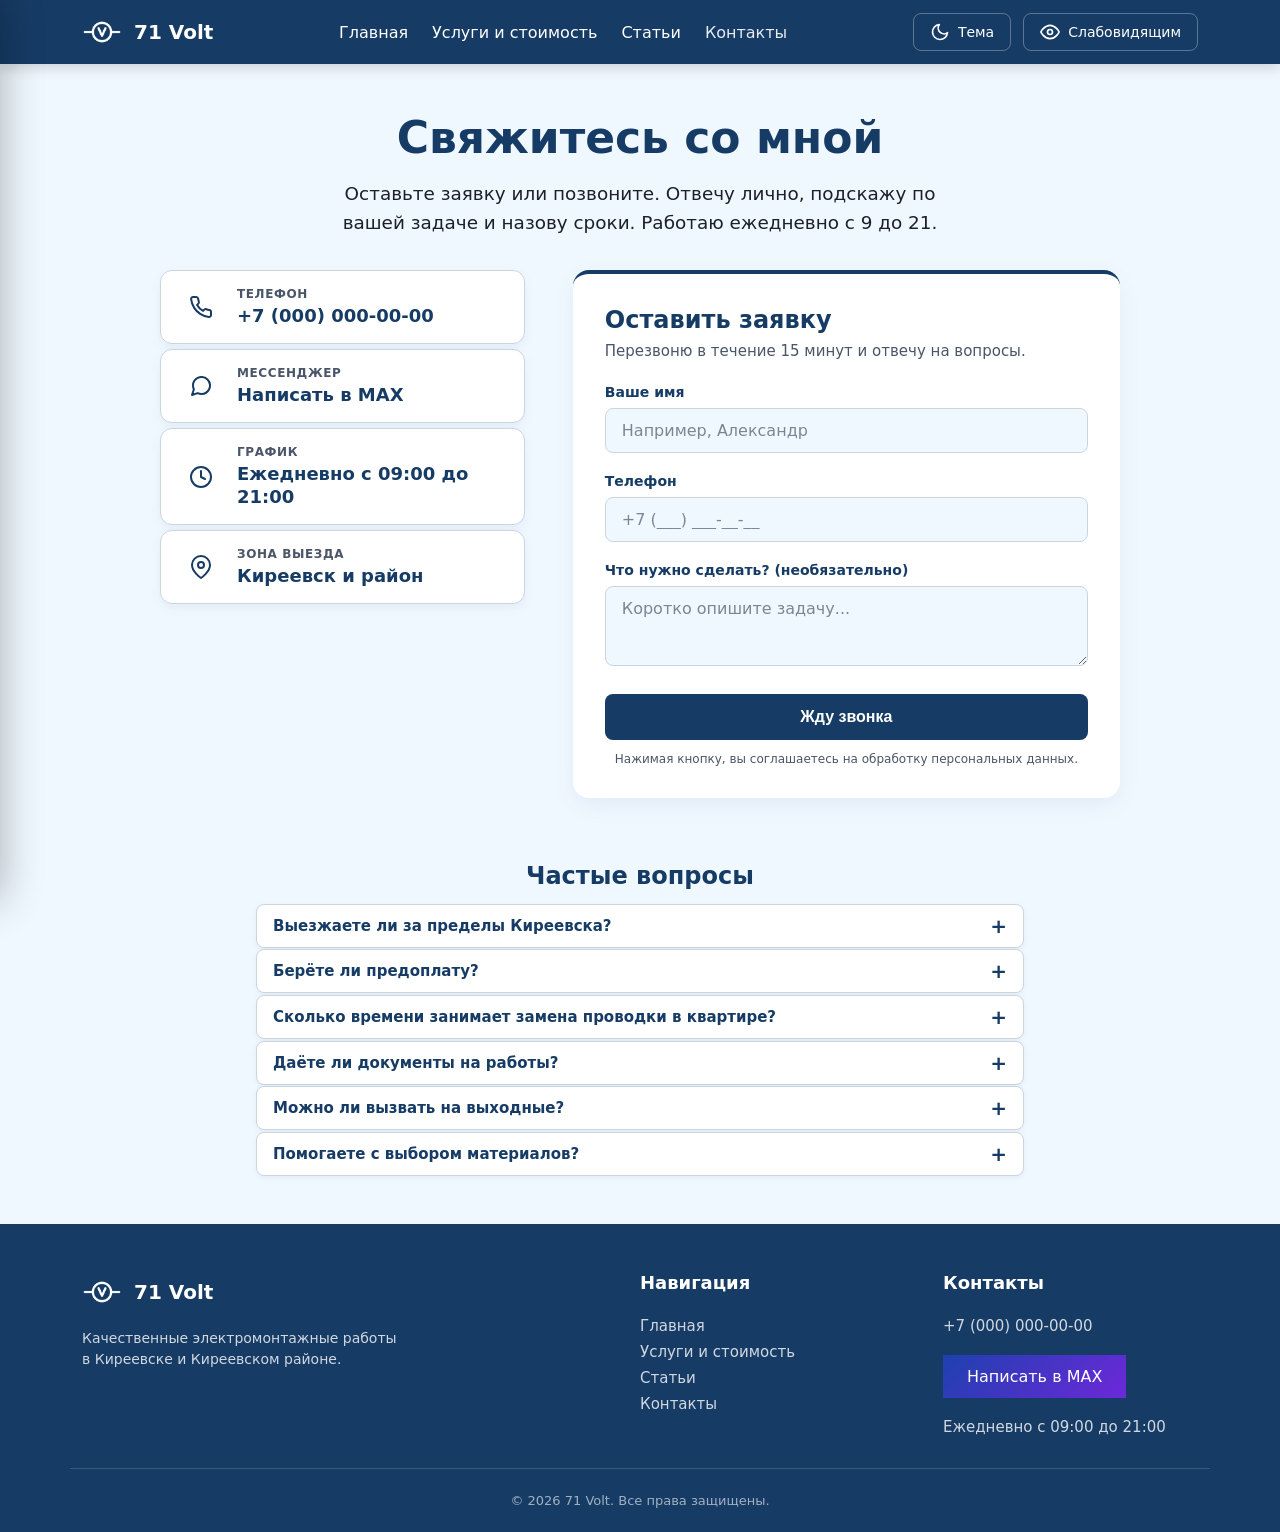
==== contacts.html @ 8227f35e "Полное обновление проекта" ====
<!DOCTYPE html>
<html lang="ru">
  <head>
    <meta charset="UTF-8" />
    <meta name="viewport" content="width=device-width, initial-scale=1.0, viewport-fit=cover, shrink-to-fit=no" />
    <meta
      name="description"
      content="Контакты частного электрика 71 Volt в Киреевске. Телефон, мессенджер MAX, форма заявки, график работы. Перезвоню в течение 15 минут."
    />
    <meta name="robots" content="noindex, nofollow" />
    <title>Контакты — частный электрик 71 Volt | Киреевск</title>
    <link rel="canonical" href="https://bkmz-cfysx.github.io/contacts.html" />
    <link rel="stylesheet" href="css/custom.css" />
    <script src="js/main.js" defer></script>
  </head>
  <body>
    <!-- //? Верхняя панель -->
    <header class="top-bar">
      <div class="top-bar__inner">
        <a href="index.html" class="top-bar__logo" aria-label="На главную">
          <img src="img/voltage-meter.webp" alt="Логотип 71 Volt" class="top-bar__logo-img" width="40" height="40" />
          <span class="top-bar__logo-text">71 Volt</span>
        </a>
        <nav class="top-bar__nav" aria-label="Основное меню">
          <a href="index.html" class="top-bar__nav-link">Главная</a>
          <a href="index.html#services" class="top-bar__nav-link">Услуги и стоимость</a>
          <a href="index.html#articles" class="top-bar__nav-link">Статьи</a>
          <a href="contacts.html" class="top-bar__nav-link" aria-current="page">Контакты</a>
        </nav>
        <div class="top-bar__actions">
          <button class="top-bar__btn" id="theme-toggle" type="button" aria-label="Переключить тему">
            <svg class="top-bar__icon top-bar__icon--moon" viewBox="0 0 24 24" fill="none" stroke="currentColor" stroke-width="2" stroke-linecap="round" stroke-linejoin="round">
              <path d="M21 12.79A9 9 0 1 1 11.21 3 7 7 0 0 0 21 12.79z"></path>
            </svg>
            <svg class="top-bar__icon top-bar__icon--sun" viewBox="0 0 24 24" fill="none" stroke="currentColor" stroke-width="2" stroke-linecap="round" stroke-linejoin="round">
              <circle cx="12" cy="12" r="5"></circle>
              <line x1="12" y1="1" x2="12" y2="3"></line>
              <line x1="12" y1="21" x2="12" y2="23"></line>
              <line x1="4.22" y1="4.22" x2="5.64" y2="5.64"></line>
              <line x1="18.36" y1="18.36" x2="19.78" y2="19.78"></line>
              <line x1="1" y1="12" x2="3" y2="12"></line>
              <line x1="21" y1="12" x2="23" y2="12"></line>
              <line x1="4.22" y1="19.78" x2="5.64" y2="18.36"></line>
              <line x1="18.36" y1="5.64" x2="19.78" y2="4.22"></line>
            </svg>
            <span class="top-bar__text">Тема</span>
          </button>
          <button class="bvi-open top-bar__btn" type="button" aria-label="Версия для слабовидящих">
            <svg class="top-bar__icon" viewBox="0 0 24 24" fill="none" stroke="currentColor" stroke-width="2" stroke-linecap="round" stroke-linejoin="round">
              <path d="M1 12s4-8 11-8 11 8 11 8-4 8-11 8-11-8-11-8z"></path>
              <circle cx="12" cy="12" r="3"></circle>
            </svg>
            <span class="top-bar__text">Слабовидящим</span>
          </button>
          <button class="top-bar__burger" id="burger-menu" type="button" aria-label="Открыть меню" aria-expanded="false" aria-controls="mobile-menu">
            <span></span>
            <span></span>
            <span></span>
          </button>
        </div>
      </div>
    </header>

    <div class="page-wrapper">
      <main class="page-contacts">
        <!-- //? Заголовок страницы -->
        <section class="contacts-hero" aria-labelledby="contacts-title">
          <h1 class="contacts-hero__title" id="contacts-title">Свяжитесь со мной</h1>
          <p class="contacts-hero__desc">
            Оставьте заявку или позвоните. Отвечу лично, подскажу по вашей задаче и назову сроки. Работаю ежедневно с 9 до 21.
          </p>
        </section>

        <!-- //? Основной блок с формой и контактами -->
        <section class="contacts-layout" aria-label="Форма связи и контактные данные">
          
          <!-- Левая колонка: Контакты и инфа -->
          <div class="contact-info-wrapper">
            <div class="contact-card-horizontal">
              <div class="contact-card-horizontal__icon">
                <svg width="24" height="24" viewBox="0 0 24 24" fill="none" stroke="currentColor" stroke-width="2" stroke-linecap="round" stroke-linejoin="round">
                  <path d="M22 16.92v3a2 2 0 0 1-2.18 2 19.79 19.79 0 0 1-8.63-3.07 19.5 19.5 0 0 1-6-6 19.79 19.79 0 0 1-3.07-8.67A2 2 0 0 1 4.11 2h3a2 2 0 0 1 2 1.72c.13.96.36 1.9.7 2.81a2 2 0 0 1-.45 2.11L8.09 9.91a16 16 0 0 0 6 6l1.27-1.27a2 2 0 0 1 2.11-.45c.91.34 1.85.57 2.81.7A2 2 0 0 1 22 16.92z"/>
                </svg>
              </div>
              <div class="contact-card-horizontal__text">
                <span class="contact-card-horizontal__label">Телефон</span>
                <a href="tel:+70000000000" class="contact-card-horizontal__value">+7 (000) 000-00-00</a>
              </div>
            </div>

            <div class="contact-card-horizontal">
              <div class="contact-card-horizontal__icon">
                <svg width="24" height="24" viewBox="0 0 24 24" fill="none" stroke="currentColor" stroke-width="2" stroke-linecap="round" stroke-linejoin="round">
                  <path d="M21 11.5a8.38 8.38 0 0 1-.9 3.8 8.5 8.5 0 0 1-7.6 4.7 8.38 8.38 0 0 1-3.8-.9L3 21l1.9-5.7a8.38 8.38 0 0 1-.9-3.8 8.5 8.5 0 0 1 4.7-7.6 8.38 8.38 0 0 1 3.8-.9h.5a8.48 8.48 0 0 1 8 8v.5z"/>
                </svg>
              </div>
              <div class="contact-card-horizontal__text">
                <span class="contact-card-horizontal__label">Мессенджер</span>
                <a href="#" class="contact-card-horizontal__value">Написать в MAX</a>
              </div>
            </div>

            <div class="contact-card-horizontal">
              <div class="contact-card-horizontal__icon">
                <svg width="24" height="24" viewBox="0 0 24 24" fill="none" stroke="currentColor" stroke-width="2" stroke-linecap="round" stroke-linejoin="round">
                  <circle cx="12" cy="12" r="10"></circle>
                  <polyline points="12 6 12 12 16 14"></polyline>
                </svg>
              </div>
              <div class="contact-card-horizontal__text">
                <span class="contact-card-horizontal__label">График</span>
                <span class="contact-card-horizontal__value">Ежедневно с 09:00 до 21:00</span>
              </div>
            </div>

            <div class="contact-card-horizontal">
              <div class="contact-card-horizontal__icon">
                <svg width="24" height="24" viewBox="0 0 24 24" fill="none" stroke="currentColor" stroke-width="2" stroke-linecap="round" stroke-linejoin="round">
                  <path d="M21 10c0 7-9 13-9 13s-9-6-9-13a9 9 0 0 1 18 0z"></path>
                  <circle cx="12" cy="10" r="3"></circle>
                </svg>
              </div>
              <div class="contact-card-horizontal__text">
                <span class="contact-card-horizontal__label">Зона выезда</span>
                <span class="contact-card-horizontal__value">Киреевск и район</span>
              </div>
            </div>
          </div>

          <!-- Правая колонка: Форма -->
          <div class="contact-form-wrapper">
            <h2 class="contact-form-title">Оставить заявку</h2>
            <p class="contact-form-subtitle">Перезвоню в течение 15 минут и отвечу на вопросы.</p>
            
            <form id="callback-form" class="contact-form" novalidate>
              <div class="form-group">
                <label for="name" class="form-label">Ваше имя</label>
                <input type="text" id="name" name="name" class="form-input" placeholder="Например, Александр" required>
              </div>
              
              <div class="form-group">
                <label for="phone" class="form-label">Телефон</label>
                <input type="tel" id="phone" name="phone" class="form-input" placeholder="+7 (___) ___-__-__" required>
              </div>

              <div class="form-group">
                <label for="message" class="form-label">Что нужно сделать? (необязательно)</label>
                <textarea id="message" name="message" class="form-input form-textarea" placeholder="Коротко опишите задачу..."></textarea>
              </div>

              <button type="submit" class="form-submit">Жду звонка</button>
              <p class="form-privacy">Нажимая кнопку, вы соглашаетесь на обработку персональных данных.</p>
              
              <!-- Сообщение об успехе (скрыто по умолчанию) -->
              <div id="form-success" class="form-success" style="display: none;">
                Спасибо! Заявка отправлена. Я скоро свяжусь с вами.
              </div>
            </form>
          </div>
        </section>

        <!-- //? FAQ -->
        <section class="faq" aria-labelledby="faq-title">
          <h2 class="faq__title" id="faq-title">Частые вопросы</h2>
          <div class="faq__list">
            <details class="faq__item">
              <summary>Выезжаете ли за пределы Киреевска?</summary>
              <p>Да, работаю по всему Киреевскому району. Выезд в пределах города — бесплатно, за город — обсуждаем отдельно.</p>
            </details>
            <details class="faq__item">
              <summary>Берёте ли предоплату?</summary>
              <p>Нет. Вы платите только по факту выполненных работ. Если для закупки материалов нужна предоплата — обсудим это отдельно и оформим расписку.</p>
            </details>
            <details class="faq__item">
              <summary>Сколько времени занимает замена проводки в квартире?</summary>
              <p>Однокомнатная — 2–3 дня, двухкомнатная — 3–4 дня, трёхкомнатная — 4–5 дней. Точные сроки зависят от площади и объёма работ — назову после осмотра.</p>
            </details>
            <details class="faq__item">
              <summary>Даёте ли документы на работы?</summary>
              <p>Да, по желанию оформляю договор и акт выполненных работ. На все работы — гарантия 12 месяцев в письменном виде.</p>
            </details>
            <details class="faq__item">
              <summary>Можно ли вызвать на выходные?</summary>
              <p>Да, работаю ежедневно с 9 до 21, включая субботу и воскресенье. В праздники — по договорённости.</p>
            </details>
            <details class="faq__item">
              <summary>Помогаете с выбором материалов?</summary>
              <p>Конечно. Подскажу, какие провода, автоматы и розетки лучше подойдут под вашу задачу и бюджет. Могу закупить сам — со скидкой от поставщика.</p>
            </details>
          </div>
        </section>

      </main>
    </div>

    <!-- //? Футер -->
    <footer class="footer">
      <div class="footer__inner">
        <div class="footer__col footer__col--brand">
          <a href="index.html" class="footer__logo" aria-label="На главную">
            <img src="img/voltage-meter.webp" alt="Логотип 71 Volt" class="footer__logo-img" width="40" height="40" />
            <span class="footer__logo-text">71 Volt</span>
          </a>
          <p class="footer__desc">Качественные электромонтажные работы в Киреевске и Киреевском районе.</p>
        </div>

        <div class="footer__col footer__col--nav">
          <h3 class="footer__title">Навигация</h3>
          <nav class="footer__nav" aria-label="Навигация в подвале">
            <a href="index.html" class="footer__nav-link">Главная</a>
            <a href="index.html#services" class="footer__nav-link">Услуги и стоимость</a>
            <a href="index.html#articles" class="footer__nav-link">Статьи</a>
            <a href="contacts.html" class="footer__nav-link">Контакты</a>
          </nav>
        </div>

        <div class="footer__col footer__col--contacts">
          <h3 class="footer__title">Контакты</h3>
          <a href="tel:+70000000000" class="footer__contact">+7 (000) 000-00-00</a>
          <a href="#" class="link-max footer__btn-max">Написать в MAX</a>
          <p class="footer__contact">Ежедневно с 09:00 до 21:00</p>
        </div>
      </div>
      <div class="footer__bottom">
        <p class="footer__copyright">© <span id="current-year">2024</span> 71 Volt. Все права защищены.</p>
      </div>
    </footer>

    <div class="mobile-overlay" id="mobile-overlay"></div>
    <nav class="mobile-menu" id="mobile-menu" aria-label="Мобильное меню">
      <div class="mobile-menu__header">
        <span class="mobile-menu__title">Меню</span>
      </div>
      <a href="index.html" class="mobile-menu__link">Главная</a>
      <a href="index.html#services" class="mobile-menu__link">Услуги и стоимость</a>
      <a href="index.html#articles" class="mobile-menu__link">Статьи</a>
      <a href="contacts.html" class="mobile-menu__link">Контакты</a>
    </nav>

    <button class="scroll-top" id="scroll-top" type="button" aria-label="Вернуться наверх">
      <svg width="24" height="24" viewBox="0 0 24 24" fill="none" stroke="currentColor" stroke-width="2" stroke-linecap="round" stroke-linejoin="round">
        <line x1="12" y1="19" x2="12" y2="5"></line>
        <polyline points="5 12 12 5 19 12"></polyline>
      </svg>
    </button>
  </body>
</html>
---- css/custom.css ----
*,
*::before,
*::after {
  box-sizing: border-box;
  margin: 0;
  padding: 0;
}

:root {
  color-scheme: light;
  --color-button: #163b65;
  --color-hover: #1c4a7a;
  --color-bg: #f0f8ff;
  --color-card-bg: #ffffff;
  --about-bg: #e6f0fa;
  --color-text: #1a202c;
  --color-text-muted: #4a5568;
  --color-title: #163b65;
  --color-border: #cbd5e0;
  --color-shadow: rgba(22, 59, 101, 0.06);
  --color-shadow-hover: rgba(22, 59, 101, 0.12);
  --header-bg: var(--color-button);
  --header-text: #ffffff;
  --header-border: rgba(255, 255, 255, 0.3);
  --menu-glass-bg: rgba(22, 59, 101, 0.95);
  --menu-glass-border: rgba(255, 255, 255, 0.2);
  --menu-text: #ffffff;
  --menu-accent: #93c5fd;
  --font-base:
    system-ui, -apple-system, BlinkMacSystemFont, "Segoe UI", Roboto, Oxygen,
    Ubuntu, Cantarell, "Open Sans", "Helvetica Neue", sans-serif;
}

html.dark-theme {
  color-scheme: dark;
  --color-button: #3b82f6;
  --color-hover: #60a5fa;
  --color-bg: #121212;
  --color-card-bg: #1e1e1e;
  --about-bg: #1a1a1a;
  --color-text: #f7fafc;
  --color-text-muted: #cbd5e0;
  --color-title: #f3f4f6;
  --color-border: #4a5568;
  --color-shadow: rgba(0, 0, 0, 0.4);
  --color-shadow-hover: rgba(0, 0, 0, 0.6);
  --header-bg: #0f172a;
  --header-text: #f3f4f6;
  --header-border: rgba(255, 255, 255, 0.15);
  --menu-glass-bg: rgba(15, 23, 42, 0.98);
  --menu-glass-border: rgba(255, 255, 255, 0.15);
  --menu-text: #f3f4f6;
  --menu-accent: #60a5fa;
}

html {
  -webkit-text-size-adjust: 100%;
  text-size-adjust: 100%;
  scroll-behavior: smooth;
  scroll-padding-top: 5rem;
  overflow-x: clip;
}

body {
  width: 100%;
  font-family: var(--font-base);
  background-color: var(--color-bg);
  color: var(--color-text);
  -webkit-font-smoothing: antialiased;
  -webkit-text-size-adjust: 100%;
  text-size-adjust: 100%;
  overflow-x: clip;
  transition:
    background-color 0.3s ease,
    color 0.3s ease;
}

body.no-scroll {
  overflow: hidden;
}
a {
  text-decoration: none;
  color: inherit;
}
img {
  max-width: 100%;
  height: auto;
  display: block;
}

:focus-visible {
  outline: 2px solid var(--color-hover);
  outline-offset: 2px;
}

@media (prefers-reduced-motion: reduce) {
  html {
    scroll-behavior: auto;
  }
  *,
  *::before,
  *::after {
    transition-duration: 0.01ms !important;
    animation-duration: 0.01ms !important;
    animation-iteration-count: 1 !important;
  }
}

/* //? Основной контейнер */
.page-wrapper {
  width: 100%;
  max-width: 71.25rem;
  min-height: 100vh;
  min-height: 100dvh;
  margin: 0 auto;
  padding: 0 0.75rem;
  display: flex;
  flex-direction: column;
}

/* //? Шапка */
.top-bar {
  position: sticky;
  top: 0;
  z-index: 1000;
  width: 100%;
  background-color: var(--header-bg);
  color: var(--header-text);
  box-shadow: 0 4px 12px rgba(0, 0, 0, 0.15);
  transition:
    background-color 0.3s ease,
    color 0.3s ease;
}
.top-bar__inner {
  display: flex;
  justify-content: space-between;
  align-items: center;
  gap: 1rem;
  max-width: 71.25rem;
  margin: 0 auto;
  padding: 0.75rem;
}
.top-bar__logo {
  display: flex;
  align-items: center;
  gap: 0.75rem;
  transition: opacity 0.2s ease;
}
.top-bar__logo:hover {
  opacity: 0.9;
}
.top-bar__logo-img {
  height: 2.5rem;
  width: auto;
  object-fit: contain;
}
.top-bar__logo-text {
  font-weight: 700;
  font-size: 1.25rem;
  color: var(--header-text);
  white-space: nowrap;
}
.top-bar__nav {
  display: flex;
  gap: 1.5rem;
}
.top-bar__nav-link {
  font-size: 1rem;
  font-weight: 500;
  color: var(--header-text);
  transition: opacity 0.2s ease;
}
.top-bar__nav-link:hover,
.top-bar__nav-link[aria-current="page"] {
  opacity: 0.9;
}
.top-bar__actions {
  display: flex;
  gap: 0.75rem;
  align-items: center;
}
.top-bar__btn {
  display: inline-flex;
  align-items: center;
  justify-content: center;
  gap: 0.5rem;
  background-color: transparent;
  color: var(--header-text);
  border: 1px solid var(--header-border);
  padding: 0.5rem 1rem;
  border-radius: 0.5rem;
  font-size: 0.875rem;
  font-weight: 500;
  cursor: pointer;
  transition: all 0.2s ease;
  font-family: inherit;
  -webkit-appearance: none;
  appearance: none;
}
.top-bar__btn:hover {
  background-color: rgba(255, 255, 255, 0.15);
}
.top-bar__icon {
  width: 1.25rem;
  height: 1.25rem;
}
.top-bar__icon--sun {
  display: none;
}
html.dark-theme .top-bar__icon--sun {
  display: block;
}
html.dark-theme .top-bar__icon--moon {
  display: none;
}
.top-bar__burger {
  display: none;
  flex-direction: column;
  justify-content: center;
  align-items: center;
  gap: 5px;
  width: 2.75rem;
  height: 2.75rem;
  background: transparent;
  border: none;
  cursor: pointer;
  padding: 0.25rem;
  transition: all 0.3s ease;
}
.top-bar__burger span {
  display: block;
  width: 24px;
  height: 3px;
  background-color: #ffffff;
  transition:
    transform 0.3s ease,
    opacity 0.3s ease;
  border-radius: 2px;
}
.top-bar__burger.is-active {
  position: fixed;
  top: 0.75rem;
  right: 0.75rem;
  z-index: 10001;
  background-color: rgba(255, 255, 255, 0.2);
  -webkit-backdrop-filter: blur(4px);
  backdrop-filter: blur(4px);
  border-radius: 50%;
}
.top-bar__burger.is-active span:nth-child(1) {
  transform: translateY(8px) rotate(45deg);
}
.top-bar__burger.is-active span:nth-child(2) {
  opacity: 0;
}
.top-bar__burger.is-active span:nth-child(3) {
  transform: translateY(-8px) rotate(-45deg);
}

/* //? Мобильное меню */
.mobile-overlay {
  position: fixed;
  inset: 0;
  background-color: rgba(0, 0, 0, 0.6);
  -webkit-backdrop-filter: blur(2px);
  backdrop-filter: blur(2px);
  opacity: 0;
  visibility: hidden;
  transition:
    opacity 0.3s ease,
    visibility 0.3s ease;
  z-index: 9998;
}
.mobile-overlay.is-active {
  opacity: 1;
  visibility: visible;
}
.mobile-menu {
  position: fixed;
  top: 0;
  left: 0;
  width: 80%;
  max-width: 20rem;
  height: 100dvh;
  background-color: var(--menu-glass-bg);
  -webkit-backdrop-filter: blur(14px) saturate(150%);
  backdrop-filter: blur(14px) saturate(150%);
  border-right: 1px solid var(--menu-glass-border);
  box-shadow: 0 0 40px rgba(0, 0, 0, 0.3);
  z-index: 9999;
  transform: translateX(-100%);
  transition: transform 0.3s cubic-bezier(0.4, 0, 0.2, 1);
  display: flex;
  flex-direction: column;
  padding: 1.5rem;
  color: var(--menu-text);
  overflow-y: auto;
  overscroll-behavior: contain;
}
.mobile-menu.is-active {
  transform: translateX(0);
}
.mobile-menu__header {
  display: flex;
  align-items: center;
  justify-content: space-between;
  gap: 1rem;
  margin-bottom: 2rem;
  padding-bottom: 1rem;
  border-bottom: 1px solid var(--menu-glass-border);
}
.mobile-menu__title {
  font-size: 1.5rem;
  font-weight: 700;
  color: var(--menu-text);
}
.mobile-menu__link {
  font-size: 1.125rem;
  font-weight: 500;
  color: var(--menu-text);
  padding: 1rem 0;
  border-bottom: 1px solid var(--menu-glass-border);
  transition:
    color 0.2s ease,
    padding-left 0.2s ease;
}
.mobile-menu__link:hover {
  color: var(--menu-accent);
  padding-left: 0.5rem;
}

/* ? Hero */
.hero {
  display: flex;
  align-items: center;
  justify-content: space-between;
  padding: 2.5rem 0;
  gap: 1rem;
}
.hero__text,
.hero__media {
  flex: 1;
  width: 100%;
  min-width: 0;
}
.hero__text {
  display: flex;
  flex-direction: column;
}
.contacts {
  display: flex;
  align-items: center;
  flex-wrap: wrap;
  margin-bottom: 1rem;
  gap: 1rem;
}
.link-phone,
.link-max {
  display: inline-flex;
  color: #ffffff;
  padding: 0.75rem 1.5rem;
  transition: opacity 0.3s;
}
.link-phone {
  background-color: var(--color-button);
}
.link-max {
  background: linear-gradient(135deg, #1e40af 0%, #6d28d9 100%);
}
.link-max-mobile {
  display: none;
  flex-shrink: 0;
  width: 2.75rem;
  height: 2.75rem;
  background-image: url("../img/MAX.svg");
  background-size: contain;
  background-repeat: no-repeat;
  background-position: center;
}
.link-phone:hover {
  opacity: 0.9;
}
.link-max:hover {
  opacity: 0.9;
}
.contacts span {
  font-size: clamp(1rem, 0.95rem + 0.25vw, 1.2rem);
  font-weight: 500;
  color: var(--color-title);
}
.hero__title {
  font-size: clamp(1.5rem, 1.1364rem + 1.8182vw, 2.5rem);
  margin-bottom: 0.75rem;
  text-wrap: balance;
  color: var(--color-title);
}
.hero__description {
  font-size: 1rem;
  margin-bottom: 1.5rem;
  overflow-wrap: break-word;
}
.hero__description span {
  color: var(--color-hover);
  font-weight: 600;
}
.hero__link {
  display: inline-flex;
  align-self: flex-start;
  background-color: var(--color-button);
  color: #ffffff;
  padding: 0.75rem 1.5rem;
  transition: background-color 0.3s;
}
.hero__link:hover {
  background-color: var(--color-hover);
}
.hero__img {
  width: 100%;
  height: auto;
}

/* ? About */
.about {
  position: relative;
  padding: 3rem 0;
  margin-bottom: 3rem;
  transition: background-color 0.3s ease;
}
.about::before {
  content: "";
  position: absolute;
  top: 0;
  bottom: 0;
  left: 50%;
  width: 100vw;
  max-width: 100vw;
  transform: translateX(-50%);
  background-color: var(--about-bg);
  z-index: -1;
}
.about__title {
  font-size: clamp(1.25rem, 1.1rem + 0.75vw, 1.5rem);
  margin-bottom: 1.5rem;
  color: var(--color-title);
  text-align: center;
}
.about__content {
  display: grid;
  grid-template-columns: 10rem 1fr;
  gap: 2rem;
  align-items: start;
  max-width: 56rem;
  margin: 0 auto;
}
.about__media {
  display: flex;
  flex-direction: column;
  align-items: center;
  min-width: 0;
}
.about__avatar {
  width: 8rem;
  height: 8rem;
  border-radius: 50%;
  background-color: var(--color-card-bg);
  display: flex;
  align-items: center;
  justify-content: center;
  box-shadow: 0 6px 16px rgba(22, 59, 101, 0.2);
  border: 4px solid var(--color-card-bg);
  outline: 2px solid var(--color-border);
  overflow: hidden;
}
.about__avatar-img {
  width: 100%;
  height: 100%;
  object-fit: cover;
  object-position: center 20%;
}
.about__text {
  display: flex;
  flex-direction: column;
  gap: 0.5rem;
  min-width: 0;
}
.about__lead {
  font-size: 0.9375rem;
  line-height: 1.5;
  color: var(--color-text);
}
.about__lead strong {
  color: var(--color-title);
  font-weight: 700;
}
.about__text p {
  font-size: 0.875rem;
  line-height: 1.5;
  color: var(--color-text);
}
.about__subtitle {
  font-size: 1rem;
  font-weight: 700;
  color: var(--color-title);
  margin-top: 0.25rem;
}
.about__list {
  list-style: none;
  display: flex;
  flex-direction: column;
  gap: 0.25rem;
}
.about__list li {
  position: relative;
  padding-left: 1.25rem;
  line-height: 1.4;
  font-size: 0.875rem;
  color: var(--color-text);
}
.about__list li::before {
  content: "";
  position: absolute;
  left: 0;
  top: 0.2em;
  width: 1rem;
  height: 1rem;
  background-color: var(--color-button);
  -webkit-mask-image: url("data:image/svg+xml,%3Csvg xmlns='http://www.w3.org/2000/svg' viewBox='0 0 24 24' fill='none' stroke='%23fff' stroke-width='3' stroke-linecap='round' stroke-linejoin='round'%3E%3Cpolyline points='20 6 9 17 4 12'/%3E%3C/svg%3E");
  mask-image: url("data:image/svg+xml,%3Csvg xmlns='http://www.w3.org/2000/svg' viewBox='0 0 24 24' fill='none' stroke='%23fff' stroke-width='3' stroke-linecap='round' stroke-linejoin='round'%3E%3Cpolyline points='20 6 9 17 4 12'/%3E%3C/svg%3E");
  -webkit-mask-size: contain;
  mask-size: contain;
  -webkit-mask-repeat: no-repeat;
  mask-repeat: no-repeat;
  -webkit-mask-position: center;
  mask-position: center;
}
.about__cta {
  display: inline-flex;
  align-self: flex-start;
  background-color: var(--color-button);
  color: #ffffff;
  padding: 0.5rem 1.25rem;
  margin-top: 1.25rem;
  font-size: 0.875rem;
  font-weight: 500;
  transition: background-color 0.3s;
  border-radius: 0.25rem;
}
.about__cta:hover {
  background-color: var(--color-hover);
}

/* ? Services */
.services {
  margin-bottom: 4rem;
}
.services__title {
  font-size: clamp(1.25rem, 1.1rem + 0.75vw, 1.5rem);
  margin-bottom: 2.5rem;
  color: var(--color-title);
}
.services__card {
  display: grid;
  grid-template-columns: repeat(auto-fit, minmax(min(100%, 14rem), 1fr));
  gap: 1.25rem;
  align-items: stretch;
}
.services__card__item {
  position: relative;
  display: flex;
  flex-direction: column;
  background-color: var(--color-card-bg);
  border-radius: 0.75rem;
  padding: 0;
  overflow: hidden;
  box-shadow: 0 4px 12px var(--color-shadow);
  transition:
    transform 0.25s ease,
    box-shadow 0.25s ease,
    background-color 0.3s ease;
}
.services__card__item::before {
  content: "";
  position: absolute;
  top: 0;
  left: 0;
  right: 0;
  height: 3px;
  background-color: var(--color-button);
  opacity: 0.9;
  z-index: 1;
}
.services__card__item:hover {
  transform: translateY(-4px);
  box-shadow: 0 12px 24px var(--color-shadow-hover);
}
.services__img {
  width: 100%;
  height: auto;
  display: block;
}
.services__card__item h3 {
  margin: 1rem 1.25rem 0.5rem;
  font-size: 1.125rem;
  color: var(--color-title);
}
.services__card__item p {
  margin: 0 1.25rem 1rem;
  flex-grow: 1;
  font-size: 0.9375rem;
  line-height: 1.5;
  color: var(--color-text);
}
.services__link {
  display: inline-flex;
  align-items: center;
  gap: 0.35rem;
  margin: 0 1.25rem 1.25rem;
  color: var(--color-title);
  font-weight: 600;
  align-self: flex-start;
  transition:
    color 0.2s,
    gap 0.2s;
}
.services__link::after {
  content: "→";
  font-size: 1rem;
  transition: transform 0.2s;
}
.services__link:hover {
  color: var(--color-hover);
  text-decoration: underline;
}
.services__link:hover::after {
  transform: translateX(3px);
}

/* ? Pricing */
.pricing {
  margin-bottom: 4rem;
}
.pricing__title {
  font-size: clamp(1.25rem, 1.1rem + 0.75vw, 1.5rem);
  margin-bottom: 2.5rem;
  text-align: start;
  color: var(--color-title);
}
.pricing__grid {
  display: grid;
  grid-template-columns: repeat(auto-fit, minmax(min(100%, 18rem), 1fr));
  gap: 1.25rem;
  align-items: stretch;
}
.pricing__card {
  position: relative;
  overflow: hidden;
  display: flex;
  flex-direction: column;
  background-color: var(--color-card-bg);
  border-radius: 0.75rem;
  padding: 2rem 1.5rem 1.5rem;
  box-shadow: 0 4px 12px var(--color-shadow);
  cursor: pointer;
  transition:
    transform 0.25s ease,
    box-shadow 0.25s ease,
    background-color 0.3s ease;
}
.pricing__card:hover {
  transform: translateY(-4px);
  box-shadow: 0 12px 24px var(--color-shadow-hover);
}
.pricing__icon {
  display: flex;
  justify-content: center;
  margin-bottom: 1rem;
  color: var(--color-button);
}
.pricing__icon svg {
  width: 2.5rem;
  height: 2.5rem;
}
.pricing__card-title {
  font-size: 1.25rem;
  font-weight: 600;
  text-align: center;
  color: var(--color-title);
  margin-bottom: 1.25rem;
}
.pricing__list {
  list-style: none;
  margin-bottom: 1.5rem;
  flex-grow: 1;
}
.pricing__list-item {
  position: relative;
  padding-left: 1.25rem;
  margin-bottom: 0.75rem;
  font-size: 0.9375rem;
  line-height: 1.4;
  color: var(--color-text);
}
.pricing__list-item::before {
  content: "";
  position: absolute;
  left: 0;
  top: 0.5em;
  width: 0.35rem;
  height: 0.35rem;
  background-color: var(--color-text-muted);
  border-radius: 50%;
}
.pricing__price {
  margin-top: auto;
  padding-top: 1.25rem;
  border-top: 1px solid var(--color-border);
  text-align: center;
  font-size: 1.125rem;
  font-weight: 700;
  color: var(--color-title);
}

/* ? Footer */
.footer {
  background-color: var(--header-bg);
  color: var(--header-text);
  padding: 3rem 0 1.5rem;
  margin-top: auto;
  transition:
    background-color 0.3s ease,
    color 0.3s ease;
}
.footer__inner {
  max-width: 71.25rem;
  margin: 0 auto;
  padding: 0 0.75rem;
  display: grid;
  grid-template-columns: 1fr;
  gap: 2rem;
}
.footer__col {
  display: flex;
  flex-direction: column;
  gap: 1rem;
}
.footer__logo {
  display: flex;
  align-items: center;
  gap: 0.75rem;
  transition: opacity 0.2s ease;
}
.footer__logo:hover {
  opacity: 0.9;
}
.footer__logo-img {
  height: 2.5rem;
  width: auto;
  object-fit: contain;
}
.footer__logo-text {
  font-weight: 700;
  font-size: 1.25rem;
  color: var(--header-text);
  white-space: nowrap;
}
.footer__desc {
  font-size: 0.875rem;
  line-height: 1.5;
  color: rgba(255, 255, 255, 0.8);
  max-width: 20rem;
}
.footer__title {
  font-size: 1.125rem;
  font-weight: 600;
  margin-bottom: 0.5rem;
  color: var(--header-text);
}
.footer__nav {
  display: flex;
  flex-direction: column;
  gap: 0.5rem;
}
.footer__nav-link,
.footer__contact {
  font-size: 0.9375rem;
  color: rgba(255, 255, 255, 0.8);
  transition: color 0.2s ease;
}
.footer__nav-link:hover,
.footer__contact:hover {
  color: #ffffff;
}
.footer__btn-max {
  align-self: flex-start;
  margin: 0.25rem 0;
}
.footer__bottom {
  max-width: 71.25rem;
  margin: 2rem auto 0;
  padding: 1.5rem 0.75rem 0;
  border-top: 1px solid rgba(255, 255, 255, 0.15);
  text-align: center;
}
.footer__copyright {
  font-size: 0.8125rem;
  color: rgba(255, 255, 255, 0.6);
}

/* ? Contacts Page */
.contacts-hero {
  text-align: center;
  padding: 3rem 0 2rem;
}
.contacts-hero__title {
  font-size: clamp(1.75rem, 1.5rem + 2vw, 2.75rem);
  color: var(--color-title);
  margin-bottom: 1rem;
  text-wrap: balance;
}
.contacts-hero__desc {
  font-size: clamp(1rem, 0.95rem + 0.35vw, 1.15rem);
  color: var(--color-text);
  max-width: 40rem;
  margin: 0 auto;
  line-height: 1.6;
}

/* Двухколоночный макет */
.contacts-layout {
  display: grid;
  grid-template-columns: 1fr;
  gap: 3rem;
  margin-bottom: 4rem;
  max-width: 60rem;
  margin-left: auto;
  margin-right: auto;
}

.contact-form-wrapper {
  background-color: var(--color-card-bg);
  padding: 2rem;
  border-radius: 1rem;
  box-shadow: 0 8px 24px var(--color-shadow);
  border-top: 4px solid var(--color-button);
}
.contact-form-title {
  font-size: 1.5rem;
  color: var(--color-title);
  margin-bottom: 0.5rem;
}
.contact-form-subtitle {
  font-size: 0.9375rem;
  color: var(--color-text-muted);
  margin-bottom: 1.5rem;
}
.contact-form {
  display: flex;
  flex-direction: column;
  gap: 1.25rem;
}
.form-group {
  display: flex;
  flex-direction: column;
  gap: 0.5rem;
}
.form-label {
  font-size: 0.875rem;
  font-weight: 600;
  color: var(--color-title);
}
.form-input {
  width: 100%;
  padding: 0.75rem 1rem;
  font-family: inherit;
  font-size: 16px;
  color: var(--color-text);
  background-color: var(--color-bg);
  border: 1px solid var(--color-border);
  border-radius: 0.5rem;
  transition:
    border-color 0.2s,
    box-shadow 0.2s;
}
.form-input::placeholder {
  color: var(--color-text-muted);
  opacity: 0.7;
}
.form-input:focus {
  outline: none;
  border-color: var(--color-button);
  box-shadow: 0 0 0 3px rgba(22, 59, 101, 0.2);
}
.form-textarea {
  resize: vertical;
  min-height: 5rem;
  font-size: 16px;
}
.form-submit {
  background-color: var(--color-button);
  color: #ffffff;
  padding: 0.875rem 1.5rem;
  border: none;
  border-radius: 0.5rem;
  font-size: 16px;
  font-weight: 600;
  cursor: pointer;
  transition: background-color 0.3s;
  margin-top: 0.5rem;
}
.form-submit:hover {
  background-color: var(--color-hover);
}
.form-privacy {
  font-size: 0.75rem;
  color: var(--color-text-muted);
  text-align: center;
  margin-top: -0.5rem;
}
.form-success {
  padding: 1rem;
  background-color: #dcfce7;
  color: #166534;
  border-radius: 0.5rem;
  font-size: 0.9375rem;
  font-weight: 500;
  text-align: center;
  border: 1px solid #bbf7d0;
}

/* ========================================= */
/* ? КОНТАКТНЫЕ КАРТОЧКИ — ПУЛЕНЕПРОБИВАЕМЫЕ */
/* ========================================= */
.contact-info-wrapper {
  display: flex;
  flex-direction: column;
  gap: 0.3rem;
}

.contact-card-horizontal {
  display: flex !important;
  flex-direction: row !important;
  align-items: center !important;
  gap: 1rem !important;
  background-color: var(--color-card-bg);
  padding: 1rem 1.25rem !important;
  border-radius: 0.75rem;
  box-shadow: 0 4px 12px var(--color-shadow);
  border: 1px solid var(--color-border);
  transition:
    transform 0.25s ease,
    box-shadow 0.25s ease;
  overflow: hidden !important;
  width: 100% !important;
  max-width: 100% !important;
}

.contact-card-horizontal:hover {
  transform: translateY(-2px);
  box-shadow: 0 8px 16px var(--color-shadow-hover);
}

/* Контейнер иконки — жёстко 2.5rem × 2.5rem */
.contact-card-horizontal__icon {
  flex: 0 0 2.5rem !important;
  flex-shrink: 0 !important;
  width: 2.5rem !important;
  min-width: 2.5rem !important;
  max-width: 2.5rem !important;
  height: 2.5rem !important;
  min-height: 2.5rem !important;
  max-height: 2.5rem !important;
  display: flex !important;
  align-items: center !important;
  justify-content: center !important;
  overflow: hidden !important;
  color: var(--color-button);
}

/* Сама SVG — жёстко 1.5rem × 1.5rem */
.contact-card-horizontal__icon svg {
  display: block !important;
  width: 1.5rem !important;
  min-width: 1.5rem !important;
  max-width: 1.5rem !important;
  height: 1.5rem !important;
  min-height: 1.5rem !important;
  max-height: 1.5rem !important;
  flex: 0 0 auto !important;
  flex-shrink: 0 !important;
}

/* Текст */
.contact-card-horizontal__text {
  display: flex !important;
  flex-direction: column !important;
  gap: 0.15rem;
  flex: 1 1 0 !important;
  min-width: 0 !important;
  overflow: hidden !important;
}

.contact-card-horizontal__label {
  font-size: 0.75rem;
  font-weight: 600;
  color: var(--color-text-muted);
  text-transform: uppercase;
  letter-spacing: 0.05em;
  line-height: 1.2;
}

.contact-card-horizontal__value {
  font-size: 1.125rem;
  font-weight: 700;
  color: var(--color-title);
  transition: color 0.2s;
  overflow-wrap: break-word;
  word-break: break-word;
  line-height: 1.3;
}

a.contact-card-horizontal__value:hover {
  color: var(--color-hover);
}

/* ? FAQ */
.faq {
  margin-bottom: 3rem;
}
.faq__title {
  font-size: clamp(1.25rem, 1.1rem + 0.75vw, 1.5rem);
  margin-bottom: 0.875rem;
  color: var(--color-title);
  text-align: center;
}
.faq__list {
  display: flex;
  flex-direction: column;
  gap: 0.1rem;
  max-width: 48rem;
  margin: 0 auto;
}
.faq__item {
  background-color: var(--color-card-bg);
  border-radius: 0.5rem;
  box-shadow: 0 2px 6px var(--color-shadow);
  border: 1px solid var(--color-border);
  overflow: hidden;
}
.faq__item summary {
  padding: 0.75rem 2.5rem 0.75rem 1rem;
  font-size: 0.9375rem;
  font-weight: 600;
  color: var(--color-title);
  cursor: pointer;
  list-style: none;
  position: relative;
  transition: color 0.2s;
}
.faq__item summary:hover {
  color: var(--color-hover);
}
.faq__item summary::-webkit-details-marker {
  display: none;
}
.faq__item summary::after {
  content: "+";
  position: absolute;
  right: 1rem;
  top: 50%;
  transform: translateY(-50%);
  font-size: 1.25rem;
  line-height: 1;
  color: var(--color-button);
  transition: transform 0.2s;
}
.faq__item[open] summary::after {
  content: "−";
}
.faq__item p {
  padding: 0 1rem 0.75rem;
  font-size: 0.875rem;
  line-height: 1.5;
  color: var(--color-text);
}

/* ? Tooltip */
.tooltip {
  position: fixed;
  top: 0;
  left: 0;
  padding: 0.5rem 0.875rem;
  background-color: rgba(22, 59, 101, 0.98);
  -webkit-backdrop-filter: blur(10px) saturate(140%);
  backdrop-filter: blur(10px) saturate(140%);
  border-left: 1px solid rgba(240, 248, 255, 0.3);
  border-right: 1px solid rgba(240, 248, 255, 0.3);
  border-bottom: 1px solid rgba(240, 248, 255, 0.3);
  color: #ffffff;
  font-family: var(--font-base);
  font-size: 0.8125rem;
  font-weight: 500;
  line-height: 1.4;
  border-radius: 0.25rem;
  white-space: nowrap;
  pointer-events: none;
  z-index: 9999;
  opacity: 0;
  transform: scale(0.9);
  transform-origin: top left;
  transition:
    opacity 0.15s ease,
    transform 0.15s ease;
  box-shadow:
    0 8px 24px rgba(22, 59, 101, 0.25),
    inset 0 1px 0 rgba(240, 248, 255, 0.2);
}
.tooltip.is-visible {
  opacity: 1;
  transform: scale(1);
}

/* ? Scroll top */
.scroll-top {
  position: fixed;
  bottom: 2rem;
  right: 2rem;
  width: 3rem;
  height: 3rem;
  border-radius: 50%;
  background-color: var(--color-button);
  color: #ffffff;
  border: none;
  display: flex;
  align-items: center;
  justify-content: center;
  cursor: pointer;
  box-shadow: 0 4px 12px var(--color-shadow);
  opacity: 0;
  visibility: hidden;
  transform: translateY(10px);
  transition:
    opacity 0.3s ease,
    visibility 0.3s ease,
    transform 0.3s ease,
    background-color 0.3s ease,
    box-shadow 0.3s ease;
  z-index: 9000;
}
.scroll-top:hover {
  background-color: var(--color-hover);
  box-shadow: 0 12px 24px var(--color-shadow-hover);
  transform: translateY(0) scale(1.05);
}
.scroll-top.is-visible {
  opacity: 1;
  visibility: visible;
  transform: translateY(0);
}
.scroll-top svg {
  width: 1.5rem;
  height: 1.5rem;
}

/* * Адаптивность */
@media (min-width: 768px) {
  .footer__inner {
    grid-template-columns: 2fr 1fr 1fr;
    gap: 3rem;
  }
  .contacts-layout {
    grid-template-columns: 1fr 1.5fr;
    align-items: start;
  }
}

@media (max-width: 900px) {
  .about__content {
    grid-template-columns: 1fr;
    gap: 1.5rem;
  }
  .about__media {
    flex-direction: row;
    flex-wrap: wrap;
    justify-content: center;
    align-items: center;
  }
  .about__avatar {
    width: 6rem;
    height: 6rem;
  }
}

@media (max-width: 768px) {
  .page-wrapper {
    padding: 0 0.75rem 1rem;
  }
  .top-bar__inner {
    padding: 0.5rem 0.75rem;
  }
  .top-bar__nav {
    display: none;
  }
  .top-bar__burger {
    display: flex;
  }
  .top-bar__logo-img {
    height: 2rem;
  }
  .top-bar__logo-text {
    font-size: 1.125rem;
  }

  .hero {
    flex-direction: column;
    gap: 0;
    padding-top: 1.5rem;
  }
  .contacts {
    justify-content: center;
  }
  .hero__title,
  .hero__description {
    text-align: center;
  }
  .hero__description {
    margin-bottom: 1rem;
    font-size: 1.2rem;
    text-wrap: balance;
  }
  .hero__link {
    align-self: center;
    margin-bottom: 1.5rem;
  }
  .hero__media {
    display: flex;
    flex-direction: column;
    gap: 1rem;
  }

  .about {
    padding: 2rem 0;
  }
  .about__title {
    text-align: center;
  }
  .about__content {
    gap: 1.5rem;
  }
  .about__media {
    flex-direction: column;
  }
  .about__cta {
    align-self: stretch;
    justify-content: center;
  }

  .services,
  .pricing {
    margin-bottom: 3rem;
  }
  .services__title,
  .pricing__title {
    text-align: center;
  }

  .services__card {
    grid-template-columns: repeat(2, 1fr);
    gap: 0.75rem;
  }
  .services__card__item h3 {
    margin: 0.75rem 0.75rem 0.25rem;
    font-size: 1rem;
  }
  .services__card__item p {
    margin: 0 0.75rem 0.5rem;
    font-size: 0.8125rem;
  }
  .services__link {
    margin: 0 0.75rem 0.75rem;
    font-size: 0.875rem;
  }

  .scroll-top {
    width: 2.5rem;
    height: 2.5rem;
    bottom: 1.5rem;
    right: 1.5rem;
  }
  .footer__desc {
    max-width: 100%;
  }

  .contacts-hero {
    padding: 2rem 0 1.5rem;
  }
  .contact-cards {
    margin-bottom: 3rem;
  }
}

@media (max-height: 500px) {
  .mobile-menu {
    padding: 1rem;
  }
  .mobile-menu__header {
    margin-bottom: 1rem;
    padding-bottom: 0.5rem;
  }
  .mobile-menu__title {
    font-size: 1.25rem;
  }
  .mobile-menu__link {
    padding: 0.75rem 0;
    font-size: 1rem;
  }
}

@media (max-width: 425px) {
  .services__card {
    grid-template-columns: 1fr;
    gap: 1.25rem;
  }
  .services__card__item h3 {
    margin: 1rem 1.25rem 0.5rem;
    font-size: 1.125rem;
  }
  .services__card__item p {
    margin: 0 1.25rem 1rem;
    font-size: 0.9375rem;
  }
  .services__link {
    margin: 0 1.25rem 1.25rem;
    font-size: 1rem;
  }
}

@media (max-width: 500px) {
  .top-bar__text {
    display: none;
  }
  .top-bar__btn {
    padding: 0.5rem;
    border-radius: 50%;
    width: 2.5rem;
    height: 2.5rem;
  }
}

@media (max-width: 375px) {
  .top-bar .link-max,
  .hero .link-max {
    display: none;
  }
  .link-max-mobile {
    display: inline-flex;
  }
  .hero__description {
    font-size: 0.95rem;
  }
  .footer__btn-max {
    display: inline-flex;
  }
}

@media (hover: none) {
  .tooltip {
    display: none;
  }
}
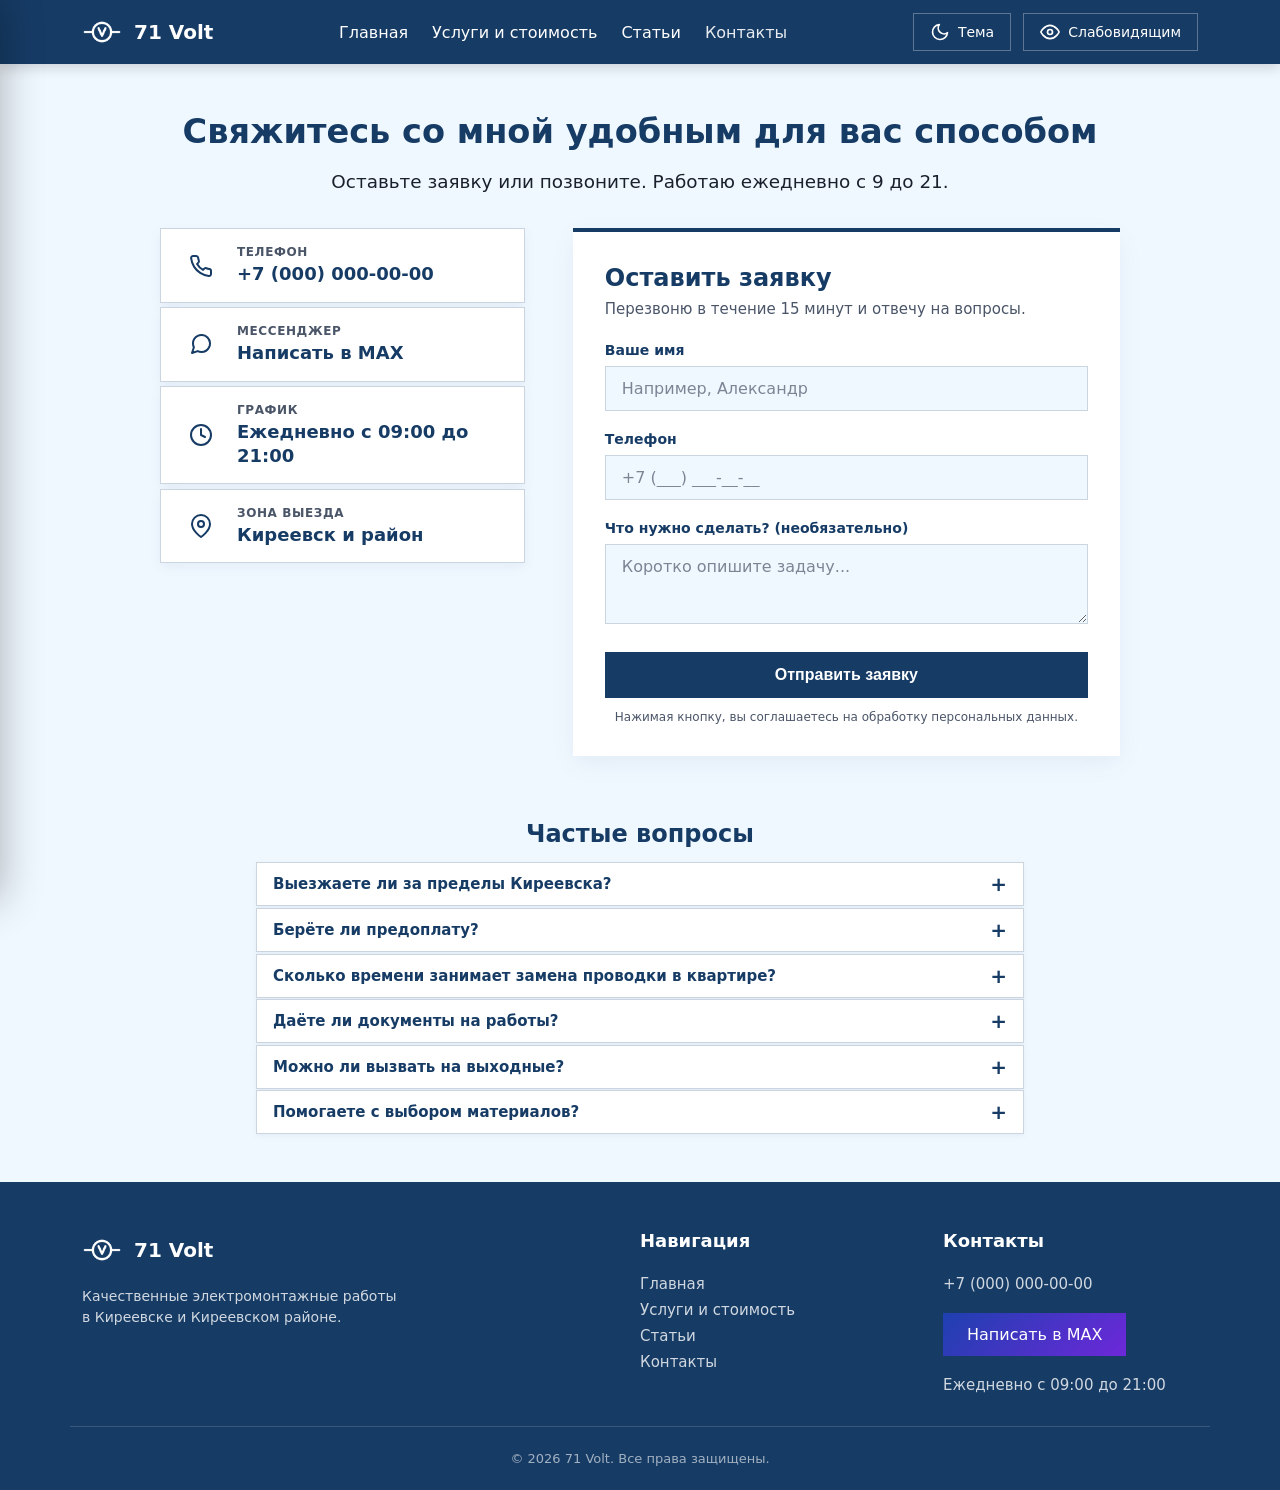
==== commit 4cdb2b03: "Обновил сайт" ====
--- a/contacts.html
+++ b/contacts.html
@@ -65,9 +65,9 @@
       <main class="page-contacts">
         <!-- //? Заголовок страницы -->
         <section class="contacts-hero" aria-labelledby="contacts-title">
-          <h1 class="contacts-hero__title" id="contacts-title">Свяжитесь со мной</h1>
+          <h1 class="contacts-hero__title" id="contacts-title">Свяжитесь со мной удобным для вас способом</h1>
           <p class="contacts-hero__desc">
-            Оставьте заявку или позвоните. Отвечу лично, подскажу по вашей задаче и назову сроки. Работаю ежедневно с 9 до 21.
+            Оставьте заявку или позвоните. Работаю ежедневно с 9 до 21.
           </p>
         </section>
 
@@ -148,7 +148,7 @@
                 <textarea id="message" name="message" class="form-input form-textarea" placeholder="Коротко опишите задачу..."></textarea>
               </div>
 
-              <button type="submit" class="form-submit">Жду звонка</button>
+              <button type="submit" class="form-submit">Отправить заявку</button>
               <p class="form-privacy">Нажимая кнопку, вы соглашаетесь на обработку персональных данных.</p>
               
               <!-- Сообщение об успехе (скрыто по умолчанию) -->
--- a/css/custom.css
+++ b/css/custom.css
@@ -106,7 +106,6 @@
   }
 }
 
-/* //? Основной контейнер */
 .page-wrapper {
   width: 100%;
   max-width: 71.25rem;
@@ -188,7 +187,7 @@
   color: var(--header-text);
   border: 1px solid var(--header-border);
   padding: 0.5rem 1rem;
-  border-radius: 0.5rem;
+  border-radius: 0;
   font-size: 0.875rem;
   font-weight: 500;
   cursor: pointer;
@@ -235,7 +234,7 @@
   transition:
     transform 0.3s ease,
     opacity 0.3s ease;
-  border-radius: 2px;
+  border-radius: 0;
 }
 .top-bar__burger.is-active {
   position: fixed;
@@ -245,7 +244,7 @@
   background-color: rgba(255, 255, 255, 0.2);
   -webkit-backdrop-filter: blur(4px);
   backdrop-filter: blur(4px);
-  border-radius: 50%;
+  border-radius: 0;
 }
 .top-bar__burger.is-active span:nth-child(1) {
   transform: translateY(8px) rotate(45deg);
@@ -377,9 +376,7 @@
   background-repeat: no-repeat;
   background-position: center;
 }
-.link-phone:hover {
-  opacity: 0.9;
-}
+.link-phone:hover,
 .link-max:hover {
   opacity: 0.9;
 }
@@ -461,7 +458,7 @@
 .about__avatar {
   width: 8rem;
   height: 8rem;
-  border-radius: 50%;
+  border-radius: 0;
   background-color: var(--color-card-bg);
   display: flex;
   align-items: center;
@@ -543,7 +540,7 @@
   font-size: 0.875rem;
   font-weight: 500;
   transition: background-color 0.3s;
-  border-radius: 0.25rem;
+  border-radius: 0;
 }
 .about__cta:hover {
   background-color: var(--color-hover);
@@ -569,7 +566,7 @@
   display: flex;
   flex-direction: column;
   background-color: var(--color-card-bg);
-  border-radius: 0.75rem;
+  border-radius: 0;
   padding: 0;
   overflow: hidden;
   box-shadow: 0 4px 12px var(--color-shadow);
@@ -657,7 +654,7 @@
   display: flex;
   flex-direction: column;
   background-color: var(--color-card-bg);
-  border-radius: 0.75rem;
+  border-radius: 0;
   padding: 2rem 1.5rem 1.5rem;
   box-shadow: 0 4px 12px var(--color-shadow);
   cursor: pointer;
@@ -720,6 +717,121 @@
   color: var(--color-title);
 }
 
+/* ========================================= */
+/* ? СТРАНИЦЫ УСЛУГ (ДЕТАЛЬНЫЕ) */
+/* ========================================= */
+.single-service {
+  max-width: 50rem;
+  margin: 0 auto;
+  padding: 2rem 0 4rem;
+}
+
+.service-hero {
+  margin-bottom: 2.5rem;
+  padding-bottom: 1.5rem;
+  border-bottom: 1px solid var(--color-border);
+}
+
+.service-hero__nav {
+  margin-bottom: 1rem;
+}
+
+.service-hero__back {
+  font-size: 0.875rem;
+  color: var(--color-text-muted);
+  transition: color 0.2s;
+}
+
+.service-hero__back:hover {
+  color: var(--color-button);
+}
+
+.service-hero__title {
+  font-size: clamp(1.5rem, 1.3rem + 1vw, 2.25rem);
+  color: var(--color-title);
+  margin-bottom: 1rem;
+  line-height: 1.2;
+}
+
+.service-hero__desc {
+  font-size: 1.125rem;
+  color: var(--color-text-muted);
+  line-height: 1.5;
+}
+
+.service-content h2 {
+  font-size: 1.5rem;
+  color: var(--color-title);
+  margin: 2.5rem 0 1rem;
+}
+
+.service-content p {
+  font-size: 1rem;
+  line-height: 1.6;
+  color: var(--color-text);
+  margin-bottom: 1rem;
+}
+
+.service-content ul {
+  list-style: disc;
+  padding-left: 1.5rem;
+  margin-bottom: 1.5rem;
+}
+
+.service-content li {
+  font-size: 1rem;
+  line-height: 1.6;
+  margin-bottom: 0.5rem;
+}
+
+.service-content__image {
+  margin: 1.5rem 0 2rem;
+  background-color: var(--color-card-bg);
+  padding: 1rem;
+  border: 1px solid var(--color-border);
+  border-radius: 0;
+  text-align: center;
+}
+
+.service-content__image img {
+  width: 100%;
+  height: auto;
+  margin-bottom: 0.5rem;
+}
+
+.service-content__caption {
+  font-size: 0.875rem;
+  color: var(--color-text-muted);
+  font-style: italic;
+}
+
+.service-content__cta {
+  margin-top: 3rem;
+  padding: 2rem;
+  background-color: var(--about-bg);
+  border-left: 4px solid var(--color-button);
+  text-align: center;
+}
+
+.service-content__cta p {
+  font-size: 1.125rem;
+  font-weight: 600;
+  margin-bottom: 1rem;
+}
+
+.btn-primary {
+  display: inline-flex;
+  background-color: var(--color-button);
+  color: #ffffff;
+  padding: 0.75rem 1.5rem;
+  font-weight: 500;
+  transition: background-color 0.3s;
+}
+
+.btn-primary:hover {
+  background-color: var(--color-hover);
+}
+
 /* ? Footer */
 .footer {
   background-color: var(--header-bg);
@@ -812,7 +924,7 @@
   padding: 3rem 0 2rem;
 }
 .contacts-hero__title {
-  font-size: clamp(1.75rem, 1.5rem + 2vw, 2.75rem);
+  font-size: clamp(1.4rem, 1.2rem + 1.5vw, 2.1rem);
   color: var(--color-title);
   margin-bottom: 1rem;
   text-wrap: balance;
@@ -825,7 +937,6 @@
   line-height: 1.6;
 }
 
-/* Двухколоночный макет */
 .contacts-layout {
   display: grid;
   grid-template-columns: 1fr;
@@ -835,11 +946,10 @@
   margin-left: auto;
   margin-right: auto;
 }
-
 .contact-form-wrapper {
   background-color: var(--color-card-bg);
   padding: 2rem;
-  border-radius: 1rem;
+  border-radius: 0;
   box-shadow: 0 8px 24px var(--color-shadow);
   border-top: 4px solid var(--color-button);
 }
@@ -876,7 +986,7 @@
   color: var(--color-text);
   background-color: var(--color-bg);
   border: 1px solid var(--color-border);
-  border-radius: 0.5rem;
+  border-radius: 0;
   transition:
     border-color 0.2s,
     box-shadow 0.2s;
@@ -900,7 +1010,7 @@
   color: #ffffff;
   padding: 0.875rem 1.5rem;
   border: none;
-  border-radius: 0.5rem;
+  border-radius: 0;
   font-size: 16px;
   font-weight: 600;
   cursor: pointer;
@@ -920,22 +1030,18 @@
   padding: 1rem;
   background-color: #dcfce7;
   color: #166534;
-  border-radius: 0.5rem;
+  border-radius: 0;
   font-size: 0.9375rem;
   font-weight: 500;
   text-align: center;
   border: 1px solid #bbf7d0;
 }
 
-/* ========================================= */
-/* ? КОНТАКТНЫЕ КАРТОЧКИ — ПУЛЕНЕПРОБИВАЕМЫЕ */
-/* ========================================= */
 .contact-info-wrapper {
   display: flex;
   flex-direction: column;
   gap: 0.3rem;
 }
-
 .contact-card-horizontal {
   display: flex !important;
   flex-direction: row !important;
@@ -943,7 +1049,7 @@
   gap: 1rem !important;
   background-color: var(--color-card-bg);
   padding: 1rem 1.25rem !important;
-  border-radius: 0.75rem;
+  border-radius: 0;
   box-shadow: 0 4px 12px var(--color-shadow);
   border: 1px solid var(--color-border);
   transition:
@@ -953,13 +1059,10 @@
   width: 100% !important;
   max-width: 100% !important;
 }
-
 .contact-card-horizontal:hover {
   transform: translateY(-2px);
   box-shadow: 0 8px 16px var(--color-shadow-hover);
 }
-
-/* Контейнер иконки — жёстко 2.5rem × 2.5rem */
 .contact-card-horizontal__icon {
   flex: 0 0 2.5rem !important;
   flex-shrink: 0 !important;
@@ -975,8 +1078,6 @@
   overflow: hidden !important;
   color: var(--color-button);
 }
-
-/* Сама SVG — жёстко 1.5rem × 1.5rem */
 .contact-card-horizontal__icon svg {
   display: block !important;
   width: 1.5rem !important;
@@ -988,8 +1089,6 @@
   flex: 0 0 auto !important;
   flex-shrink: 0 !important;
 }
-
-/* Текст */
 .contact-card-horizontal__text {
   display: flex !important;
   flex-direction: column !important;
@@ -998,7 +1097,6 @@
   min-width: 0 !important;
   overflow: hidden !important;
 }
-
 .contact-card-horizontal__label {
   font-size: 0.75rem;
   font-weight: 600;
@@ -1007,7 +1105,6 @@
   letter-spacing: 0.05em;
   line-height: 1.2;
 }
-
 .contact-card-horizontal__value {
   font-size: 1.125rem;
   font-weight: 700;
@@ -1017,7 +1114,6 @@
   word-break: break-word;
   line-height: 1.3;
 }
-
 a.contact-card-horizontal__value:hover {
   color: var(--color-hover);
 }
@@ -1041,7 +1137,7 @@
 }
 .faq__item {
   background-color: var(--color-card-bg);
-  border-radius: 0.5rem;
+  border-radius: 0;
   box-shadow: 0 2px 6px var(--color-shadow);
   border: 1px solid var(--color-border);
   overflow: hidden;
@@ -1100,7 +1196,7 @@
   font-size: 0.8125rem;
   font-weight: 500;
   line-height: 1.4;
-  border-radius: 0.25rem;
+  border-radius: 0;
   white-space: nowrap;
   pointer-events: none;
   z-index: 9999;
@@ -1126,7 +1222,7 @@
   right: 2rem;
   width: 3rem;
   height: 3rem;
-  border-radius: 50%;
+  border-radius: 0;
   background-color: var(--color-button);
   color: #ffffff;
   border: none;
@@ -1209,7 +1305,6 @@
   .top-bar__logo-text {
     font-size: 1.125rem;
   }
-
   .hero {
     flex-direction: column;
     gap: 0;
@@ -1236,7 +1331,6 @@
     flex-direction: column;
     gap: 1rem;
   }
-
   .about {
     padding: 2rem 0;
   }
@@ -1253,7 +1347,6 @@
     align-self: stretch;
     justify-content: center;
   }
-
   .services,
   .pricing {
     margin-bottom: 3rem;
@@ -1262,7 +1355,6 @@
   .pricing__title {
     text-align: center;
   }
-
   .services__card {
     grid-template-columns: repeat(2, 1fr);
     gap: 0.75rem;
@@ -1279,7 +1371,6 @@
     margin: 0 0.75rem 0.75rem;
     font-size: 0.875rem;
   }
-
   .scroll-top {
     width: 2.5rem;
     height: 2.5rem;
@@ -1289,7 +1380,6 @@
   .footer__desc {
     max-width: 100%;
   }
-
   .contacts-hero {
     padding: 2rem 0 1.5rem;
   }
@@ -1312,6 +1402,18 @@
   .mobile-menu__link {
     padding: 0.75rem 0;
     font-size: 1rem;
+  }
+}
+
+@media (max-width: 500px) {
+  .top-bar__text {
+    display: none;
+  }
+  .top-bar__btn {
+    padding: 0.5rem;
+    border-radius: 0;
+    width: 2.5rem;
+    height: 2.5rem;
   }
 }
 
@@ -1332,21 +1434,6 @@
     margin: 0 1.25rem 1.25rem;
     font-size: 1rem;
   }
-}
-
-@media (max-width: 500px) {
-  .top-bar__text {
-    display: none;
-  }
-  .top-bar__btn {
-    padding: 0.5rem;
-    border-radius: 50%;
-    width: 2.5rem;
-    height: 2.5rem;
-  }
-}
-
-@media (max-width: 375px) {
   .top-bar .link-max,
   .hero .link-max {
     display: none;
@@ -1354,11 +1441,11 @@
   .link-max-mobile {
     display: inline-flex;
   }
+  .footer__btn-max {
+    display: inline-flex;
+  }
   .hero__description {
     font-size: 0.95rem;
-  }
-  .footer__btn-max {
-    display: inline-flex;
   }
 }
 
